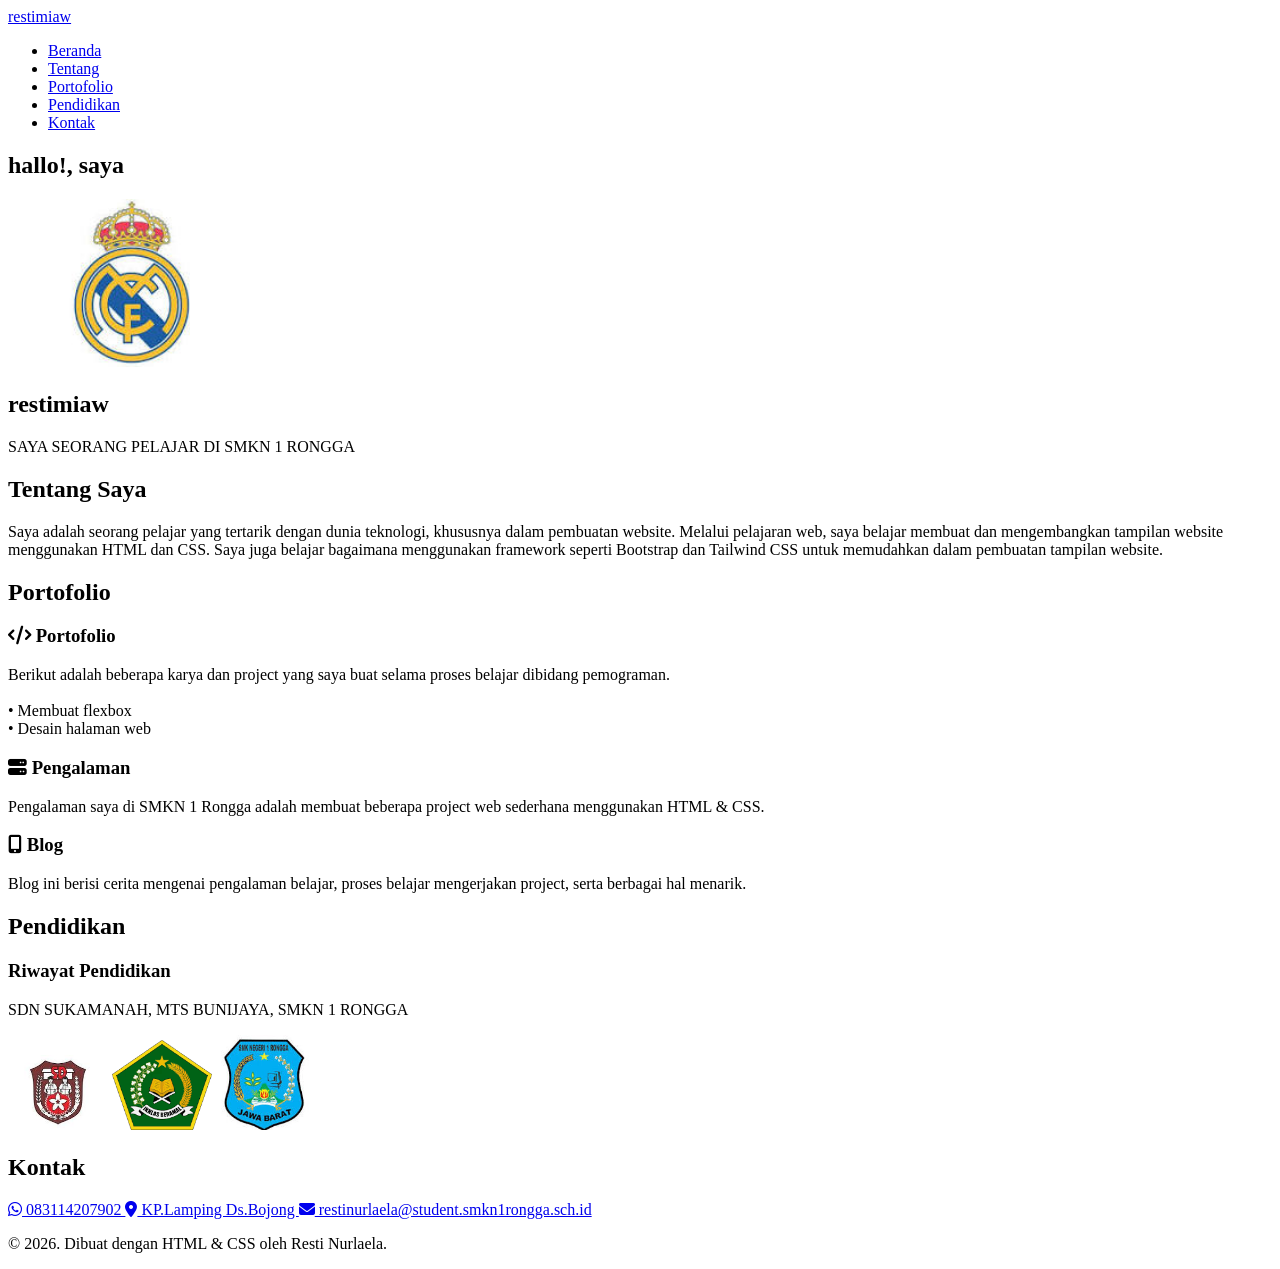
==== index.html @ a2898c8f "Rename portopolio.html to index.html" ====
<!DOCTYPE html>
<html lang="id">
  <head>
    <meta charset="UTF-8" />
    <meta name="viewport" content="width=device-width, initial-scale=1.0" />
    <title>Portofolio - resti nurlaela</title>
    <!-- Menambahkan FontAwesome untuk ikon -->
    <link rel="stylesheet" href="https://cdnjs.cloudflare.com/ajax/libs/font-awesome/6.4.0/css/all.min.css" />
    <link rel="stylesheet" href="CSS/style.css">
  </head>
  <body>
    <nav class="navbar">
      <div class="nav-container">
        <a href="#beranda" class="logo">restimiaw</a>
        <ul class="nav-links">
          <li><a href="#beranda">Beranda</a></li>
          <li><a href="#tentang">Tentang</a></li>
          <li><a href="#portofolio">Portofolio</a></li>
          <li><a href="#pendidikan">Pendidikan</a></li>
          <li><a href="#kontak">Kontak</a></li>
        </ul>
      </div>
    </nav>

    <div class="container">
      <!-- BERANDA -->
      <section id="beranda" class="hero">
        <h1>hallo!, saya</h1>
        <img src="assets/img/SI PALING UCL.jpg" alt="restimiaw" style="width: 250px; height: auto" class="foto-bulat" />
        <h1>restimiaw</h1>
        <p>SAYA SEORANG PELAJAR DI SMKN 1 RONGGA</p>
      </section>

      <!-- TENTANG SAYA -->
      <section id="tentang">
        <h2 class="section-title">Tentang Saya</h2>
        <p style="color: black">
          Saya adalah seorang pelajar yang tertarik dengan dunia teknologi, khususnya dalam pembuatan website. Melalui pelajaran web, saya belajar membuat dan mengembangkan tampilan website menggunakan HTML dan CSS. Saya juga belajar bagaimana menggunakan framework seperti Bootstrap dan Tailwind CSS untuk memudahkan dalam pembuatan tampilan website.
        </p>
      </section>

      <!-- PORTOFOLIO -->
      <section id="portofolio">
        <h2 class="section-title">Portofolio</h2>
        <div class="grid-container">
          <div class="card">
            <h3><i class="fas fa-code"></i> Portofolio</h3>
            <p>Berikut adalah beberapa karya dan project yang saya buat selama proses belajar dibidang pemograman. <br><br>• Membuat flexbox <br>• Desain halaman web</p>
          </div>
          <div class="card">
            <h3><i class="fas fa-server"></i> Pengalaman</h3>
            <p>Pengalaman saya di SMKN 1 Rongga adalah membuat beberapa project web sederhana menggunakan HTML & CSS.</p>
          </div>
          <div class="card">
            <h3><i class="fas fa-mobile-alt"></i> Blog</h3>
            <p>Blog ini berisi cerita mengenai pengalaman belajar, proses belajar mengerjakan project, serta berbagai hal menarik.</p>
          </div>
        </div>
      </section>

      <!-- PENDIDIKAN -->
      <section id="pendidikan">
        <h2 class="section-title">Pendidikan</h2>
        <div class="card">
          <h3>Riwayat Pendidikan</h3>
          <p>SDN SUKAMANAH, MTS BUNIJAYA, SMKN 1 RONGGA</p>
          <div class="pendidikan-container">
            <div class="logo">
              <img src="./assets/img/sdn.jpg" alt="SDN SUKAMANAH" style="width: 100px; height: auto" />
              <img src="./assets/img/mts.png" alt="MTS BUNIJAYA" style="width: 100px; height: auto" />
              <img src="./assets/img/smk.jpg" alt="SMKN 1 Rongga" style="width: 100px; height: auto" />
            </div>
          </div>
        </div>
      </section>

      <!-- KONTAK -->
      <section id="kontak">
        <h2 class="section-title">Kontak</h2>
        <div class="contact-list">
          <a href="https://wa.me/083114207902" class="contact-item" target="_blank">
            <i class="fab fa-whatsapp"></i> 083114207902
          </a>
          <a href="#" class="contact-item">
            <i class="fas fa-map-marker-alt"></i> KP.Lamping Ds.Bojong
          </a>
          <a href="mailto:cindyamelya@student.smkn1rongga.sch.id" class="contact-item">
            <i class="fas fa-envelope"></i> restinurlaela@student.smkn1rongga.sch.id
          </a>
        </div>
      </section>

      <!-- FOOTER -->
      <footer>
        <p>&copy; 2026. Dibuat dengan HTML & CSS oleh Resti Nurlaela.</p>
      </footer>
    </div>
  </body>
</html>
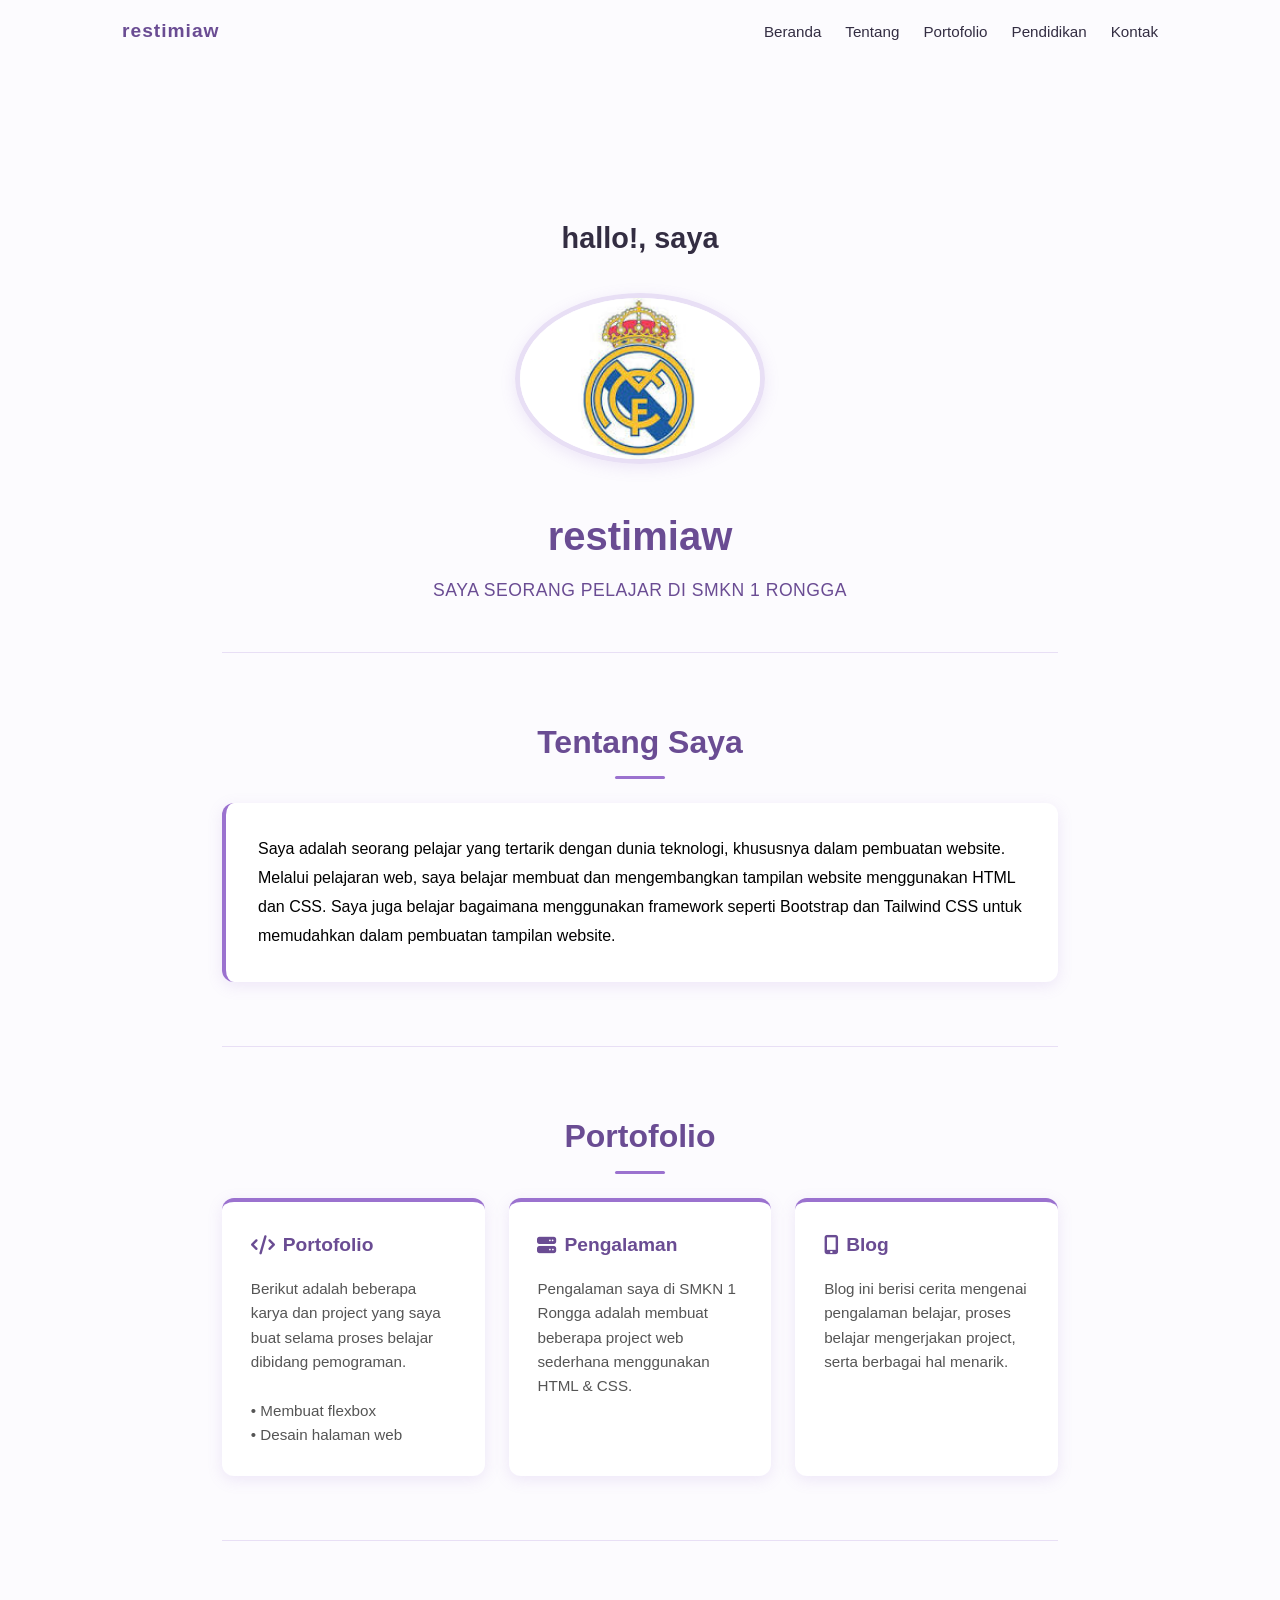
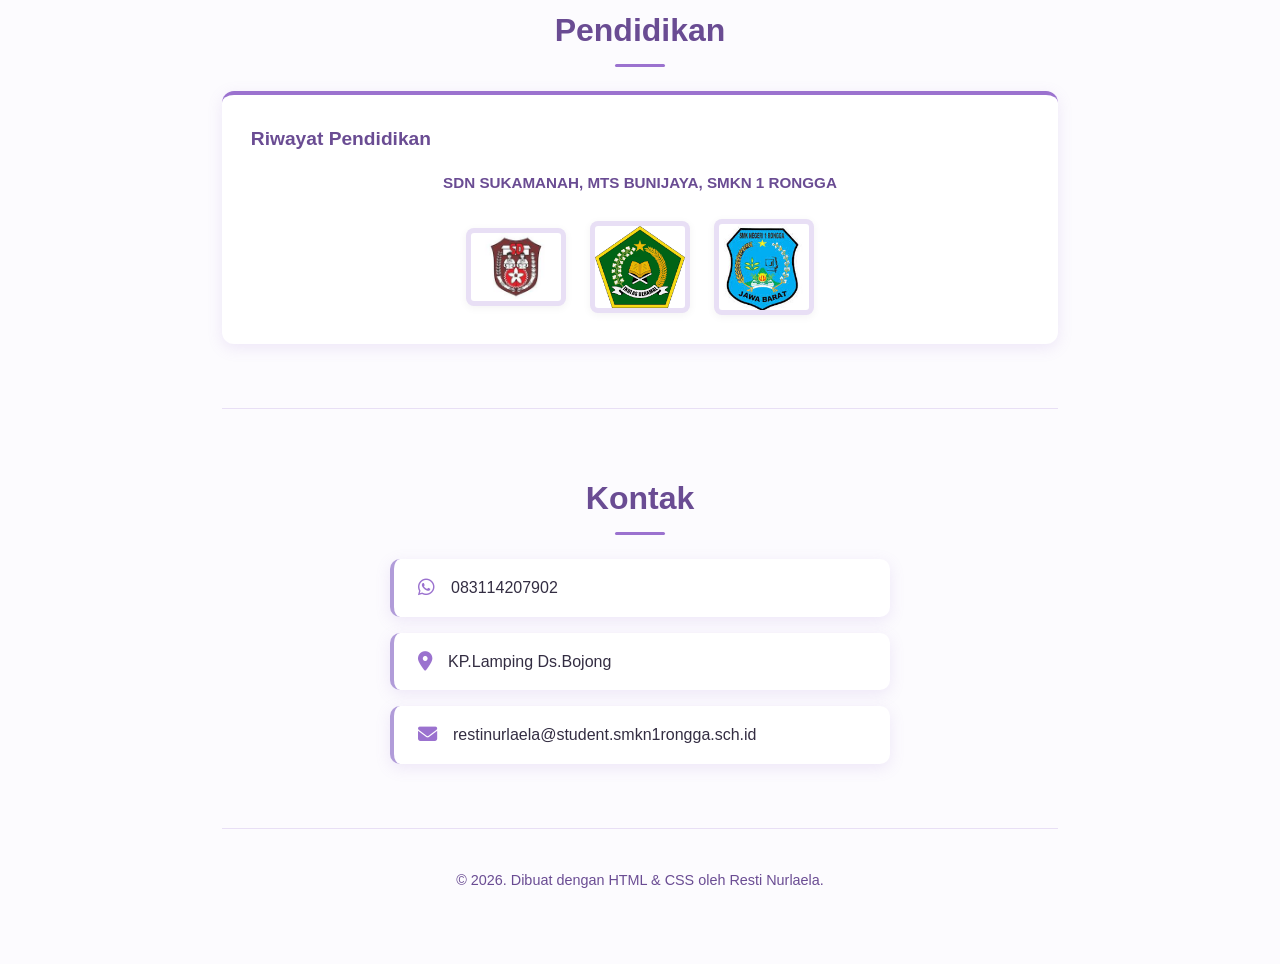
==== commit ac86652d: "Update index.html" ====
--- a/index.html
+++ b/index.html
@@ -7,6 +7,315 @@
     <!-- Menambahkan FontAwesome untuk ikon -->
     <link rel="stylesheet" href="https://cdnjs.cloudflare.com/ajax/libs/font-awesome/6.4.0/css/all.min.css" />
     <link rel="stylesheet" href="CSS/style.css">
+    <style>
+      :root {
+    --lilac-primary: #9b72cf;
+    --lilac-light: #e8dff5;
+    --lilac-dark: #6a4c93;
+    --lilac-accent: #b19cd9;
+    --bg-color: #fcfbfe;
+    --text-main: #332d42;
+    --white: #ffffff;
+    --shadow: 0 4px 15px rgba(155, 114, 207, 0.15);
+    --transition: all 0.3s ease;
+  }
+  
+  * {
+    margin: 0;
+    padding: 0;
+    box-sizing: border-box;
+    font-family: 'Poppins', sans-serif, Arial, sans-serif;
+  }
+  
+  body {
+    background-color: var(--bg-color);
+    color: var(--text-main);
+    line-height: 1.6;
+    scroll-behavior: smooth;
+  }
+  
+  /* ==========================================
+     NAVBAR STYLING
+     ========================================== */
+  navbar {
+    position: fixed;
+    top: 0;
+    left: 0;
+    width: 100%;
+    background: rgba(252, 251, 254, 0.9);
+    backdrop-filter: blur(10px);
+    box-shadow: 0 2px 10px rgba(155, 114, 207, 0.1);
+    z-index: 1000;
+  }
+  
+  .nav-container {
+    max-width: 1100px;
+    margin: 0 auto;
+    padding: 1rem 2rem;
+    display: flex;
+    justify-content: space-between;
+    align-items: center;
+  }
+  
+  .logo {
+    font-weight: 700;
+    font-size: 1.2rem;
+    color: var(--lilac-dark);
+    text-decoration: none;
+    letter-spacing: 1px;
+  }
+  
+  .nav-links {
+    display: flex;
+    list-style: none;
+    gap: 1.5rem;
+  }
+  
+  .nav-links a {
+    text-decoration: none;
+    color: var(--text-main);
+    font-weight: 500;
+    font-size: 0.95rem;
+    transition: var(--transition);
+    text-transform: capitalize;
+  }
+  
+  .nav-links a:hover {
+    color: var(--lilac-primary);
+  }
+  
+  /* ==========================================
+     LAYOUT UTAMA & SECTION
+     ========================================== */
+  .container {
+    max-width: 900px;
+    margin: 0 auto;
+    padding: 6rem 2rem 2rem 2rem;
+  }
+  
+  section {
+    padding: 4rem 0;
+    border-bottom: 1px solid var(--lilac-light);
+  }
+  
+  .section-title {
+    font-size: 2rem;
+    color: var(--lilac-dark);
+    margin-bottom: 1.5rem;
+    text-align: center;
+    position: relative;
+    text-transform: capitalize;
+  }
+  
+  .section-title::after {
+    content: '';
+    display: block;
+    width: 50px;
+    height: 3px;
+    background-color: var(--lilac-primary);
+    margin: 0.5rem auto 0;
+    border-radius: 2px;
+  }
+  
+  /* ==========================================
+     HERO SECTION (BERANDA)
+     ========================================== */
+  .hero {
+    text-align: center;
+    padding: 3rem 0;
+  }
+  
+  .hero h1 {
+    font-size: 1.8rem;
+    color: var(--text-main);
+    margin: 0.5rem 0;
+  }
+  
+  .hero h1:nth-of-type(2) {
+    color: var(--lilac-dark);
+    font-size: 2.5rem;
+    font-weight: 800;
+  }
+  
+  .foto-bulat {
+    border-radius: 50%;
+    border: 5px solid var(--lilac-light);
+    box-shadow: var(--shadow);
+    margin: 1.5rem 0;
+    object-fit: cover;
+    transition: var(--transition);
+  }
+  
+  .foto-bulat:hover {
+    transform: scale(1.03);
+    border-color: var(--lilac-primary);
+  }
+  
+  .hero p {
+    font-size: 1.1rem;
+    color: var(--lilac-dark);
+    font-weight: 500;
+    letter-spacing: 0.5px;
+  }
+  
+  /* ==========================================
+     TENTANG SAYA
+     ========================================== */
+  #tentang p {
+    background: var(--white);
+    padding: 2rem;
+    border-radius: 12px;
+    box-shadow: var(--shadow);
+    font-size: 1rem;
+    line-height: 1.8;
+    border-left: 4px solid var(--lilac-primary);
+  }
+  
+  /* ==========================================
+     PORTOFOLIO & KARTU
+     ========================================== */
+  .grid-container {
+    display: grid;
+    grid-template-columns: repeat(auto-fit, minmax(250px, 1fr));
+    gap: 1.5rem;
+    margin-top: 1.5rem;
+  }
+  
+  .card {
+    background: var(--white);
+    padding: 1.8rem;
+    border-radius: 12px;
+    box-shadow: var(--shadow);
+    transition: var(--transition);
+    border-top: 4px solid var(--lilac-primary);
+  }
+  
+  .card:hover {
+    transform: translateY(-5px);
+    box-shadow: 0 8px 25px rgba(155, 114, 207, 0.25);
+  }
+  
+  .card h3 {
+    color: var(--lilac-dark);
+    margin-bottom: 1rem;
+    font-size: 1.2rem;
+    display: flex;
+    align-items: center;
+    gap: 0.5rem;
+  }
+  
+  .card p {
+    color: #555;
+    font-size: 0.95rem;
+  }
+  
+  /* ==========================================
+     PENDIDIKAN & LOGO SEKOLAH
+     ========================================== */
+  #pendidikan .card {
+    text-align: center;
+  }
+  
+  #pendidikan p {
+    font-weight: 600;
+    color: var(--lilac-dark);
+    margin-bottom: 1.5rem;
+  }
+  
+  .pendidikan-container .logo {
+    display: flex;
+    justify-content: center;
+    align-items: center;
+    flex-wrap: wrap;
+    gap: 1.5rem;
+    margin-top: 1rem;
+  }
+  
+  .pendidikan-container img {
+    border-radius: 8px;
+    padding: 5px;
+    background: var(--lilac-light);
+    box-shadow: 0 2px 8px rgba(0,0,0,0.05);
+    transition: var(--transition);
+  }
+  
+  .pendidikan-container img:hover {
+    transform: scale(1.05);
+  }
+  
+  /* ==========================================
+     KONTAK SECTION
+     ========================================== */
+  .contact-list {
+    display: flex;
+    flex-direction: column;
+    gap: 1rem;
+    max-width: 500px;
+    margin: 0 auto;
+  }
+  
+  .contact-item {
+    display: flex;
+    align-items: center;
+    gap: 1rem;
+    background: var(--white);
+    padding: 1rem 1.5rem;
+    border-radius: 10px;
+    text-decoration: none;
+    color: var(--text-main);
+    box-shadow: var(--shadow);
+    transition: var(--transition);
+    font-weight: 500;
+    border-left: 4px solid var(--lilac-accent);
+  }
+  
+  .contact-item:hover {
+    background: var(--lilac-light);
+    color: var(--lilac-dark);
+    transform: translateX(5px);
+  }
+  
+  .contact-item i {
+    color: var(--lilac-primary);
+    font-size: 1.2rem;
+  }
+  
+  /* ==========================================
+     FOOTER
+     ========================================== */
+  footer {
+    text-align: center;
+    padding: 2.5rem 0;
+    color: var(--lilac-dark);
+    font-size: 0.9rem;
+    font-weight: 500;
+  }
+  
+  /* ==========================================
+     RESPONSIVE DESIGN (MOBILE)
+     ========================================== */
+  @media (max-width: 768px) {
+    .nav-container {
+      flex-direction: column;
+      gap: 0.8rem;
+      padding: 1rem;
+    }
+    
+    .nav-links {
+      gap: 1rem;
+      font-size: 0.85rem;
+    }
+  
+    .container {
+      padding-top: 8rem;
+    }
+  
+    .hero h1:nth-of-type(2) {
+      font-size: 2rem;
+    }
+  }
+
+    </style>
   </head>
   <body>
     <nav class="navbar">
